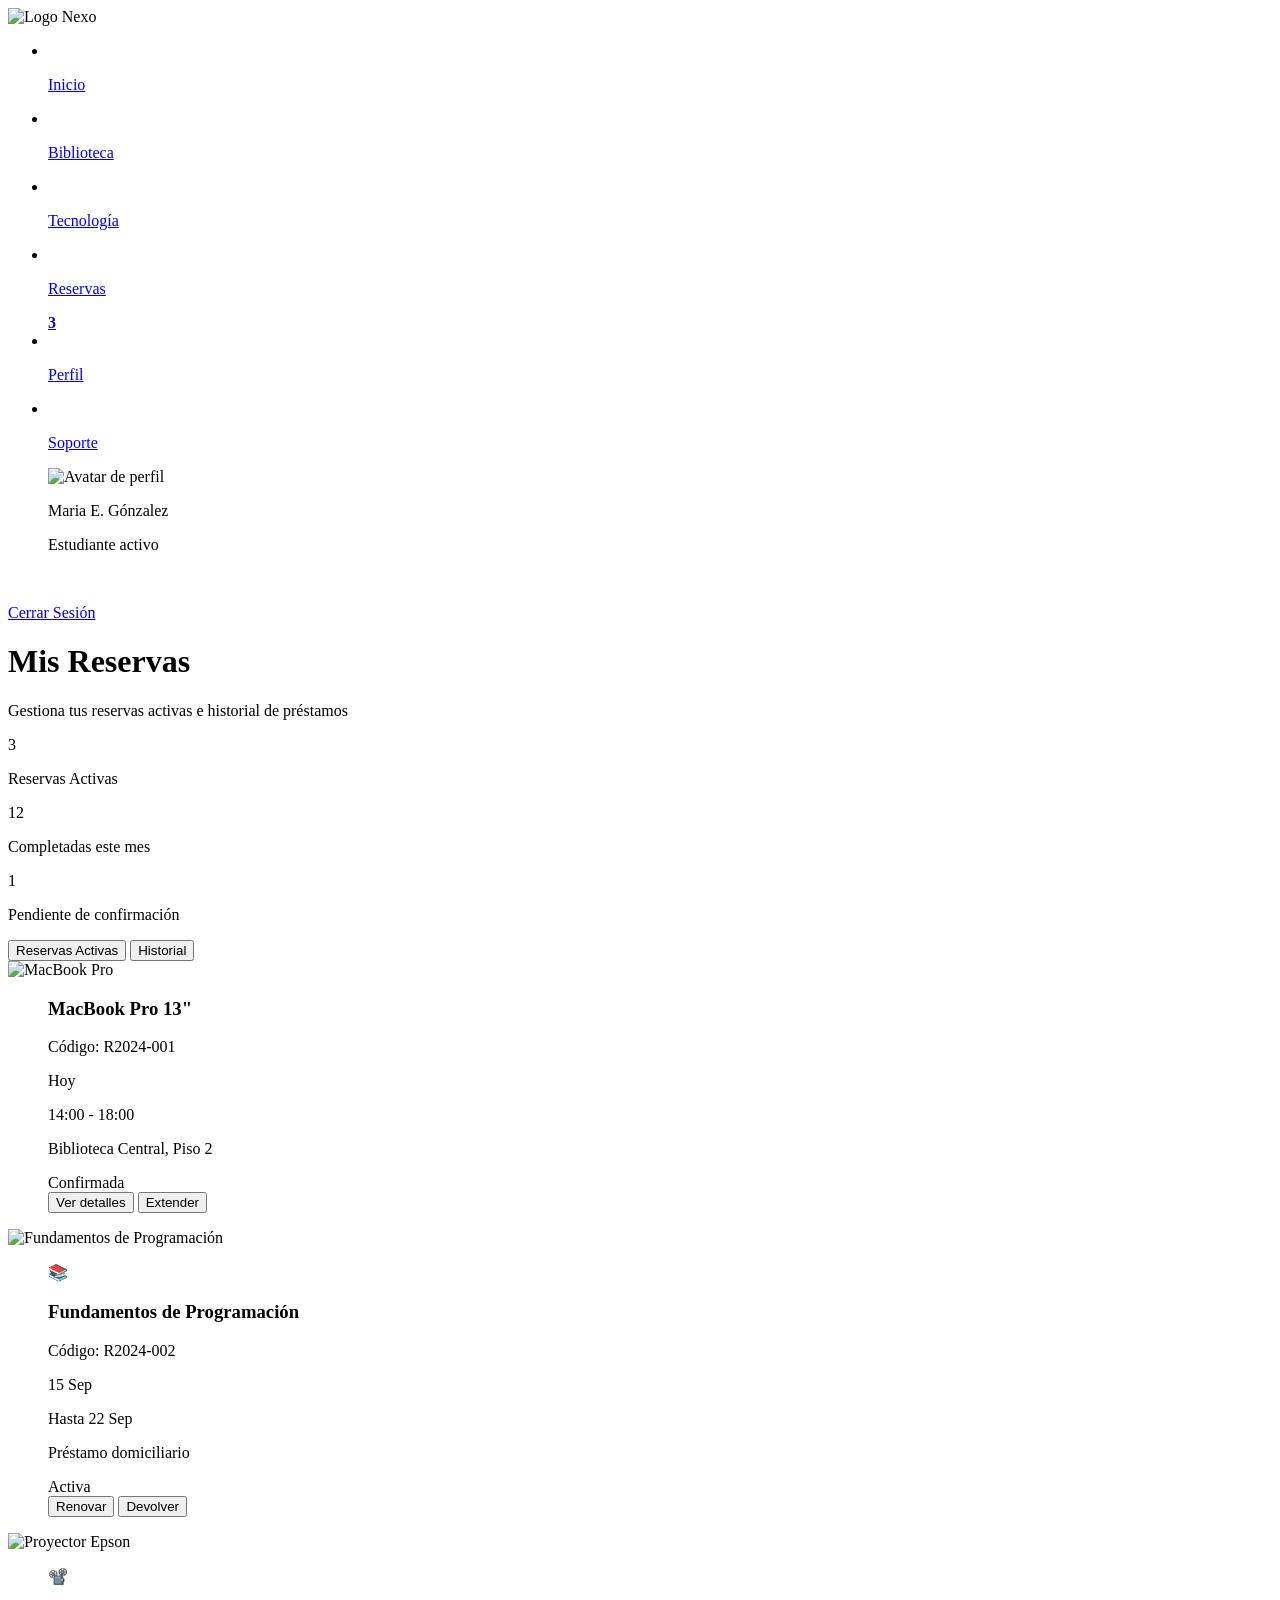
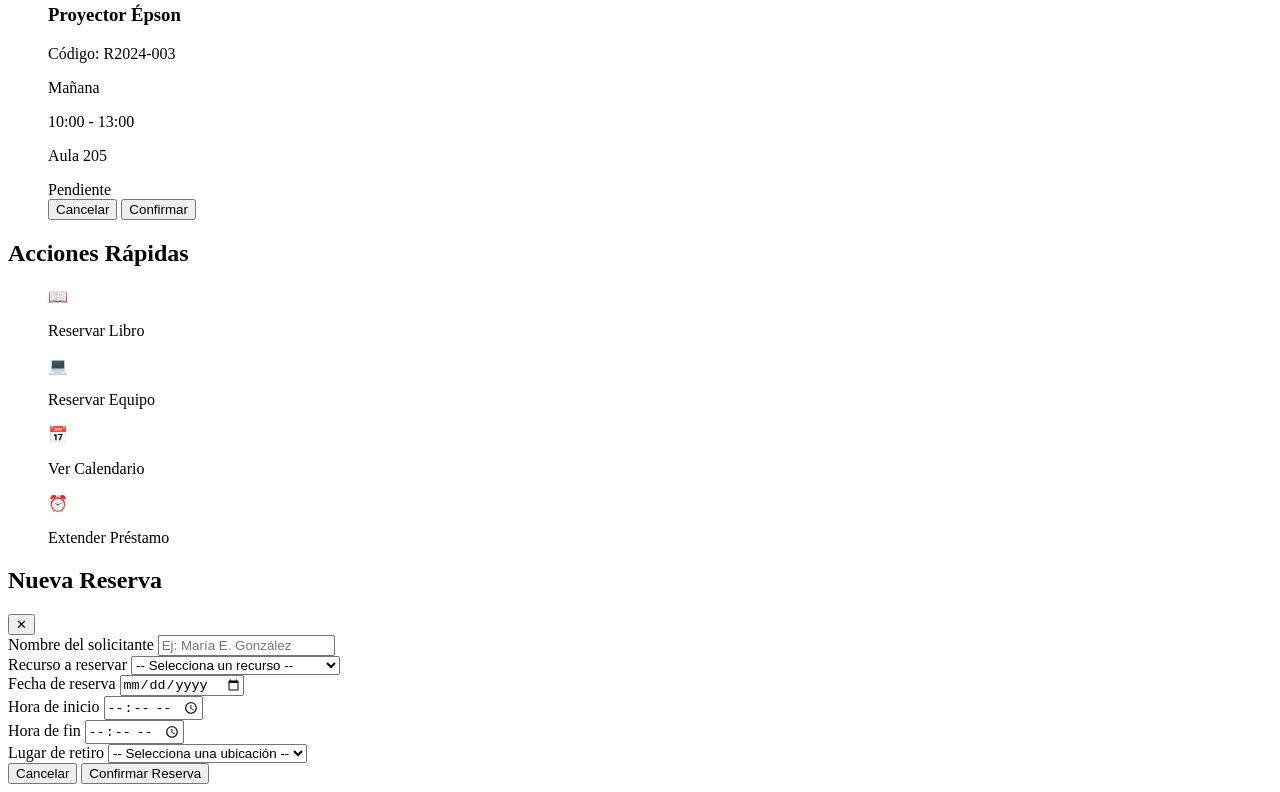
==== src/html/mis-reservas.html @ 1689c96b "Se agrega HTML en mis reservas" ====
<!DOCTYPE html>
<html lang="es">
<head>
    <meta charset="UTF-8">
    <meta name="viewport" content="width=device-width, initial-scale=1.0">
    <title>Mis Reservas - NexoU</title>
    <link rel="stylesheet" href="/src/css/mis-reservas.css">
    <link rel="preconnect" href="https://fonts.googleapis.com">
    <link rel="preconnect" href="https://fonts.gstatic.com" crossorigin>
    <link href="https://fonts.googleapis.com/css2?family=Montserrat:wght@400;500;600;700&family=Poppins:wght@400;500;600;700&display=swap" rel="stylesheet">
</head>
<body>

    <aside class="menu-lateral">
        <header class="menu-lateral-cabecera">
            <img src="/src/images/logo-nexou.png" alt="Logo Nexo" class="menu-lateral-logo">
        </header>

        <nav class="menu-lateral-navegacion">
            <ul class="menu-lateral-lista">
                <li class="menu-lateral-item">
                    <a href="./inicio.html" class="menu-lateral-enlace">
                        <img src="/src/images/icono-inicio.png" alt="" class="menu-lateral-icono">
                        <p>Inicio</p>
                    </a>
                </li>
                <li class="menu-lateral-item">
                    <a href="./recursos-biblioteca.html" class="menu-lateral-enlace">
                        <img src="/src/images/icono-libro-cerrado.png" alt="" class="menu-lateral-icono">
                        <p>Biblioteca</p>
                    </a>
                </li>
                <li class="menu-lateral-item">
                    <a href="./recursos-tecnologicos.html" class="menu-lateral-enlace">
                        <img src="/src/images/icono-laptop.png" alt="" class="menu-lateral-icono">
                        <p>Tecnología</p>
                    </a>
                </li>
                <li class="menu-lateral-item menu-lateral-item-activo">
                    <a href="./mis-reservas.html" class="menu-lateral-enlace menu-lateral-enlace-con-notificacion">
                        <img src="/src/images/icono-calendario.png" alt="" class="menu-lateral-icono-perfil">
                        <p>Reservas</p>
                        <strong class="menu-lateral-notificacion">3</strong>
                    </a>
                </li>
                <li class="menu-lateral-item">
                    <a href="./perfil.html" class="menu-lateral-enlace">
                        <img src="/src/images/icono-perfil.png" alt="" class="menu-lateral-icono">
                        <p>Perfil</p>
                    </a>
                </li>
                <li class="menu-lateral-item">
                    <a href="./soporte.html" class="menu-lateral-enlace">
                        <img src="/src/images/icono-soporte.png" alt="" class="menu-lateral-icono">
                        <p>Soporte</p>
                    </a>
                </li>
            </ul>
        </nav>

        <footer class="menu-lateral-pie">
            <figure class="menu-lateral-usuario-actual">
                <img src="/src/images/imagen-perfil.png" alt="Avatar de perfil" class="menu-lateral-usuario-avatar">
                <figcaption class="menu-lateral-usuario-info">
                    <p class="menu-lateral-usuario-nombre">Maria E. Gónzalez</p>
                    <p class="menu-lateral-usuario-rol">Estudiante activo</p>
                </figcaption>
            </figure>
            <a href="../../index.html" class="menu-lateral-cerrar-sesion">
                <img src="/src/images/icono-cerrar-sesion.png" alt="" class="menu-lateral-icono-cerrar-sesion">
                <p class="menu-lateral-cerrar-sesion-parrafo">Cerrar Sesión</p>
            </a>
        </footer>
    </aside>

    <main class="contenido-principal">

        <header class="contenido-cabecera">
            <h1 class="contenido-cabecera-titulo">Mis Reservas</h1>
            <p class="contenido-cabecera-subtitulo">Gestiona tus reservas activas e historial de préstamos</p>
        </header>

        <!-- Estadísticas -->
        <!-- Se agrego id="contador-activas" para que el JS pueda actualizar el numero -->
        <section class="reservas-estadisticas">
            <article class="estadistica-card">
                <p class="estadistica-numero" id="contador-activas">3</p>
                <p class="estadistica-label">Reservas Activas</p>
            </article>
            <article class="estadistica-card">
                <p class="estadistica-numero">12</p>
                <p class="estadistica-label">Completadas este mes</p>
            </article>
            <article class="estadistica-card">
                <p class="estadistica-numero">1</p>
                <p class="estadistica-label">Pendiente de confirmación</p>
            </article>
        </section>

        <nav class="reservas-tabs">
            <button class="tab-button activo">Reservas Activas</button>
            <button class="tab-button">Historial</button>
        </nav>

        <!-- Lista de reservas -->
        <!-- Se agrego id="lista-reservas" para que el JS pueda agregar tarjetas nuevas -->
        <section class="reservas-lista" id="lista-reservas">

            <article class="reserva-card">
                <img src="../images/computadora-portatil.png" alt="MacBook Pro" class="reserva-imagen">
                <figure class="reserva-contenido">
                    <div class="reserva-titulo-row">
                        <h3 class="reserva-titulo">MacBook Pro 13"</h3>
                    </div>
                    <p class="reserva-codigo">Código: R2024-001</p>
                    <div class="reserva-detalles">
                        <p class="reserva-detalle-item">Hoy</p>
                        <p class="reserva-detalle-item">14:00 - 18:00</p>
                        <p class="reserva-detalle-item">Biblioteca Central, Piso 2</p>
                    </div>
                </figure>
                <figure class="reserva-acciones">
                    <span class="reserva-estado confirmada">Confirmada</span>
                    <div class="reserva-botones">
                        <button class="btn-reserva btn-secundario">Ver detalles</button>
                        <button class="btn-reserva btn-primario">Extender</button>
                    </div>
                </figure>
            </article>

            <article class="reserva-card">
                <img src="../images/libro-abierto.png" alt="Fundamentos de Programación" class="reserva-imagen">
                <figure class="reserva-contenido">
                    <div class="reserva-titulo-row">
                        <span class="reserva-icono-tipo">📚</span>
                        <h3 class="reserva-titulo">Fundamentos de Programación</h3>
                    </div>
                    <p class="reserva-codigo">Código: R2024-002</p>
                    <div class="reserva-detalles">
                        <p class="reserva-detalle-item">15 Sep</p>
                        <p class="reserva-detalle-item">Hasta 22 Sep</p>
                        <p class="reserva-detalle-item">Préstamo domiciliario</p>
                    </div>
                </figure>
                <figure class="reserva-acciones">
                    <span class="reserva-estado activa">Activa</span>
                    <div class="reserva-botones">
                        <button class="btn-reserva btn-secundario">Renovar</button>
                        <button class="btn-reserva btn-primario">Devolver</button>
                    </div>
                </figure>
            </article>

            <article class="reserva-card">
                <img src="../images/proyector-epson.png" alt="Proyector Epson" class="reserva-imagen">
                <figure class="reserva-contenido">
                    <div class="reserva-titulo-row">
                        <span class="reserva-icono-tipo">📽️</span>
                        <h3 class="reserva-titulo">Proyector Épson</h3>
                    </div>
                    <p class="reserva-codigo">Código: R2024-003</p>
                    <div class="reserva-detalles">
                        <p class="reserva-detalle-item">Mañana</p>
                        <p class="reserva-detalle-item">10:00 - 13:00</p>
                        <p class="reserva-detalle-item">Aula 205</p>
                    </div>
                </figure>
                <figure class="reserva-acciones">
                    <span class="reserva-estado pendiente">Pendiente</span>
                    <div class="reserva-botones">
                        <button class="btn-reserva btn-cancelar" onclick="cancelarReserva(this)">Cancelar</button>
                        <button class="btn-reserva btn-confirmar" onclick="confirmarEstado(this)">Confirmar</button>
                    </div>
                </figure>
            </article>

        </section>

        <!-- Acciones Rapidas -->
        <!-- Se agregaron ids a los botones de reservar para conectarlos con el JS -->
        <section class="acciones-rapidas">
            <h2 class="acciones-rapidas-titulo">Acciones Rápidas</h2>
            <article class="acciones-grid">

                <figure class="accion-card" id="btn-abrir-libro">
                    <div class="accion-icono">📖</div>
                    <p class="accion-texto">Reservar Libro</p>
                </figure>

                <figure class="accion-card" id="btn-abrir-equipo">
                    <div class="accion-icono">💻</div>
                    <p class="accion-texto">Reservar Equipo</p>
                </figure>

                <figure class="accion-card">
                    <div class="accion-icono">📅</div>
                    <p class="accion-texto">Ver Calendario</p>
                </figure>

                <figure class="accion-card">
                    <div class="accion-icono">⏰</div>
                    <p class="accion-texto">Extender Préstamo</p>
                </figure>

            </article>
        </section>

    </main>


    <!-- Modal de nueva reserva -->
    <!-- Este bloque es nuevo, el JS lo controla con la clase .activo -->
    <div class="modal-overlay" id="modal-nueva-reserva">
        <div class="modal-contenedor">

            <header class="modal-cabecera">
                <h2 class="modal-titulo" id="modal-titulo">Nueva Reserva</h2>
                <button class="modal-btn-cerrar" id="btn-cerrar-modal">✕</button>
            </header>

            <div class="modal-cuerpo">

                <div class="campo-grupo">
                    <label class="campo-label" for="input-nombre">Nombre del solicitante</label>
                    <input type="text" id="input-nombre" class="campo-input" placeholder="Ej: María E. González">
                </div>

                <div class="campo-grupo">
                    <label class="campo-label" for="select-recurso">Recurso a reservar</label>
                    <select id="select-recurso" class="campo-input campo-select">
                        <option value="">-- Selecciona un recurso --</option>
                        <option value='MacBook Pro 13"' data-tipo="equipo"> MacBook Pro 13"</option>
                        <option value="iPad Pro 12.9" data-tipo="equipo"> iPad Pro 12.9"</option>
                        <option value='Monitor Dell 24"' data-tipo="equipo"> Monitor Dell 24"</option>
                        <option value="Proyector Epson" data-tipo="equipo">Proyector Epson</option>
                        <option value="Audífonos Sony" data-tipo="equipo">Audífonos Sony WH-1000XM5</option>
                        <option value="Cámara Canon EOS" data-tipo="equipo"> Cámara Canon EOS</option>
                        <option value="Fundamentos de Programación" data-tipo="libro"> Fundamentos de Programación</option>
                        <option value="Cálculo Diferencial" data-tipo="libro"> Cálculo Diferencial</option>
                        <option value="Historia del Arte" data-tipo="libro"> Historia del Arte</option>
                        <option value="Inglés Técnico B2" data-tipo="libro"> Inglés Técnico B2</option>
                    </select>
                </div>

                <div class="campo-grupo">
                    <label class="campo-label" for="input-fecha">Fecha de reserva</label>
                    <input type="date" id="input-fecha" class="campo-input">
                </div>

                <div class="campo-fila-doble">
                    <div class="campo-grupo">
                        <label class="campo-label" for="input-hora-inicio">Hora de inicio</label>
                        <input type="time" id="input-hora-inicio" class="campo-input">
                    </div>
                    <div class="campo-grupo">
                        <label class="campo-label" for="input-hora-fin">Hora de fin</label>
                        <input type="time" id="input-hora-fin" class="campo-input">
                    </div>
                </div>

                <div class="campo-grupo">
                    <label class="campo-label" for="select-ubicacion">Lugar de retiro</label>
                    <select id="select-ubicacion" class="campo-input campo-select">
                        <option value="">-- Selecciona una ubicación --</option>
                        <option value="Biblioteca Central, Piso 1">Biblioteca Central, Piso 1</option>
                        <option value="Biblioteca Central, Piso 2">Biblioteca Central, Piso 2</option>
                        <option value="Laboratorio de Cómputo A">Laboratorio de Cómputo A</option>
                        <option value="Laboratorio de Cómputo B">Laboratorio de Cómputo B</option>
                        <option value="Aula 205">Aula 205</option>
                        <option value="Préstamo domiciliario">Préstamo domiciliario</option>
                    </select>
                </div>

                <!-- Aqui el JS muestra los mensajes de error o exito -->
                <div id="area-validacion"></div>

            </div>

            <footer class="modal-pie">
                <button class="modal-btn-cancelar" onclick="cerrarModal()">Cancelar</button>
                <button class="modal-btn-confirmar" id="btn-confirmar-reserva">Confirmar Reserva</button>
            </footer>

        </div>
    </div>


    <!-- JS al final del body para que el HTML ya exista cuando se cargue -->
    <script src="/src/js/reservas.js"></script>

</body>
</html>
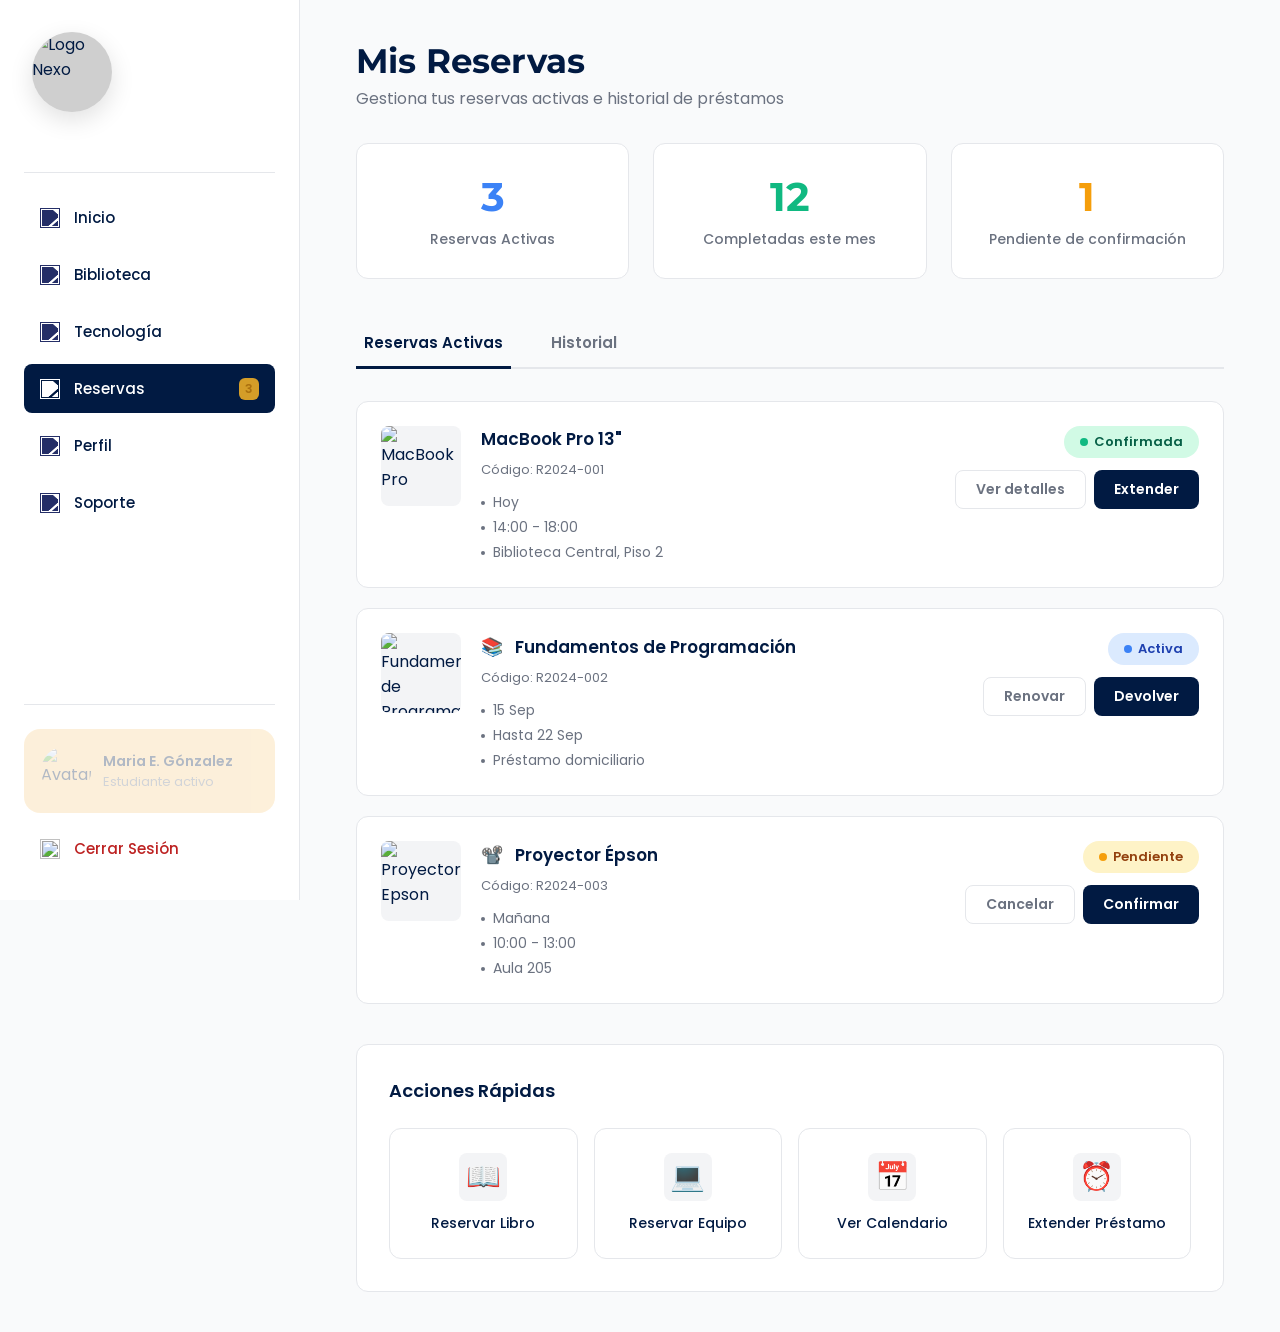
==== commit cb9f5b9d: "cambio rutas aboslulas mis reservas" ====
--- a/src/html/mis-reservas.html
+++ b/src/html/mis-reservas.html
@@ -1,292 +1,262 @@
 <!DOCTYPE html>
 <html lang="es">
-<head>
-    <meta charset="UTF-8">
-    <meta name="viewport" content="width=device-width, initial-scale=1.0">
+  <head>
+    <meta charset="UTF-8" />
+    <meta name="viewport" content="width=device-width, initial-scale=1.0" />
     <title>Mis Reservas - NexoU</title>
-    <link rel="stylesheet" href="/src/css/mis-reservas.css">
-    <link rel="preconnect" href="https://fonts.googleapis.com">
-    <link rel="preconnect" href="https://fonts.gstatic.com" crossorigin>
-    <link href="https://fonts.googleapis.com/css2?family=Montserrat:wght@400;500;600;700&family=Poppins:wght@400;500;600;700&display=swap" rel="stylesheet">
-</head>
-<body>
-
+
+    <link rel="stylesheet" href="../css/mis-reservas.css" />
+
+    <link rel="preconnect" href="https://fonts.googleapis.com" />
+    <link rel="preconnect" href="https://fonts.gstatic.com" crossorigin />
+    <link
+      href="https://fonts.googleapis.com/css2?family=Montserrat:wght@400;500;600;700&family=Poppins:wght@400;500;600;700&display=swap"
+      rel="stylesheet"
+    />
+  </head>
+  <body>
     <aside class="menu-lateral">
-        <header class="menu-lateral-cabecera">
-            <img src="/src/images/logo-nexou.png" alt="Logo Nexo" class="menu-lateral-logo">
-        </header>
-
-        <nav class="menu-lateral-navegacion">
-            <ul class="menu-lateral-lista">
-                <li class="menu-lateral-item">
-                    <a href="./inicio.html" class="menu-lateral-enlace">
-                        <img src="/src/images/icono-inicio.png" alt="" class="menu-lateral-icono">
-                        <p>Inicio</p>
-                    </a>
-                </li>
-                <li class="menu-lateral-item">
-                    <a href="./recursos-biblioteca.html" class="menu-lateral-enlace">
-                        <img src="/src/images/icono-libro-cerrado.png" alt="" class="menu-lateral-icono">
-                        <p>Biblioteca</p>
-                    </a>
-                </li>
-                <li class="menu-lateral-item">
-                    <a href="./recursos-tecnologicos.html" class="menu-lateral-enlace">
-                        <img src="/src/images/icono-laptop.png" alt="" class="menu-lateral-icono">
-                        <p>Tecnología</p>
-                    </a>
-                </li>
-                <li class="menu-lateral-item menu-lateral-item-activo">
-                    <a href="./mis-reservas.html" class="menu-lateral-enlace menu-lateral-enlace-con-notificacion">
-                        <img src="/src/images/icono-calendario.png" alt="" class="menu-lateral-icono-perfil">
-                        <p>Reservas</p>
-                        <strong class="menu-lateral-notificacion">3</strong>
-                    </a>
-                </li>
-                <li class="menu-lateral-item">
-                    <a href="./perfil.html" class="menu-lateral-enlace">
-                        <img src="/src/images/icono-perfil.png" alt="" class="menu-lateral-icono">
-                        <p>Perfil</p>
-                    </a>
-                </li>
-                <li class="menu-lateral-item">
-                    <a href="./soporte.html" class="menu-lateral-enlace">
-                        <img src="/src/images/icono-soporte.png" alt="" class="menu-lateral-icono">
-                        <p>Soporte</p>
-                    </a>
-                </li>
-            </ul>
-        </nav>
-
-        <footer class="menu-lateral-pie">
-            <figure class="menu-lateral-usuario-actual">
-                <img src="/src/images/imagen-perfil.png" alt="Avatar de perfil" class="menu-lateral-usuario-avatar">
-                <figcaption class="menu-lateral-usuario-info">
-                    <p class="menu-lateral-usuario-nombre">Maria E. Gónzalez</p>
-                    <p class="menu-lateral-usuario-rol">Estudiante activo</p>
-                </figcaption>
-            </figure>
-            <a href="../../index.html" class="menu-lateral-cerrar-sesion">
-                <img src="/src/images/icono-cerrar-sesion.png" alt="" class="menu-lateral-icono-cerrar-sesion">
-                <p class="menu-lateral-cerrar-sesion-parrafo">Cerrar Sesión</p>
-            </a>
-        </footer>
+      <header class="menu-lateral-cabecera">
+        <img
+          src="../images/logo-nexou.png"
+          alt="Logo Nexo"
+          class="menu-lateral-logo"
+        />
+      </header>
+
+      <nav class="menu-lateral-navegacion">
+        <ul class="menu-lateral-lista">
+          <li class="menu-lateral-item">
+            <a href="./inicio.html" class="menu-lateral-enlace">
+              <img
+                src="../images/icono-inicio.png"
+                alt=""
+                class="menu-lateral-icono"
+              />
+              <p>Inicio</p>
+            </a>
+          </li>
+          <li class="menu-lateral-item">
+            <a href="./recursos-biblioteca.html" class="menu-lateral-enlace">
+              <img
+                src="../images/icono-libro-cerrado.png"
+                alt=""
+                class="menu-lateral-icono"
+              />
+              <p>Biblioteca</p>
+            </a>
+          </li>
+          <li class="menu-lateral-item">
+            <a href="./recursos-tecnologicos.html" class="menu-lateral-enlace">
+              <img
+                src="../images/icono-laptop.png"
+                alt=""
+                class="menu-lateral-icono"
+              />
+              <p>Tecnología</p>
+            </a>
+          </li>
+          <li class="menu-lateral-item menu-lateral-item-activo">
+            <a
+              href="./mis-reservas.html"
+              class="menu-lateral-enlace menu-lateral-enlace-con-notificacion"
+            >
+              <img
+                src="../images/icono-calendario.png"
+                alt=""
+                class="menu-lateral-icono-perfil"
+              />
+              <p>Reservas</p>
+              <strong class="menu-lateral-notificacion">3</strong>
+            </a>
+          </li>
+          <li class="menu-lateral-item">
+            <a href="./perfil.html" class="menu-lateral-enlace">
+              <img
+                src="../images/icono-perfil.png"
+                alt=""
+                class="menu-lateral-icono"
+              />
+              <p>Perfil</p>
+            </a>
+          </li>
+          <li class="menu-lateral-item">
+            <a href="./soporte.html" class="menu-lateral-enlace">
+              <img
+                src="../images/icono-soporte.png"
+                alt=""
+                class="menu-lateral-icono"
+              />
+              <p>Soporte</p>
+            </a>
+          </li>
+        </ul>
+      </nav>
+
+      <footer class="menu-lateral-pie">
+        <figure class="menu-lateral-usuario-actual">
+          <img
+            src="../images/imagen-perfil.png"
+            alt="Avatar de perfil"
+            class="menu-lateral-usuario-avatar"
+          />
+          <figcaption class="menu-lateral-usuario-info">
+            <p class="menu-lateral-usuario-nombre">Maria E. Gónzalez</p>
+            <p class="menu-lateral-usuario-rol">Estudiante activo</p>
+          </figcaption>
+        </figure>
+
+        <a href="../../index.html" class="menu-lateral-cerrar-sesion">
+          <img
+            src="../images/icono-cerrar-sesion.png"
+            alt=""
+            class="menu-lateral-icono-cerrar-sesion"
+          />
+          <p class="menu-lateral-cerrar-sesion-parrafo">Cerrar Sesión</p>
+        </a>
+      </footer>
     </aside>
-
+    <!-- Contenido Principal -->
     <main class="contenido-principal">
-
-        <header class="contenido-cabecera">
-            <h1 class="contenido-cabecera-titulo">Mis Reservas</h1>
-            <p class="contenido-cabecera-subtitulo">Gestiona tus reservas activas e historial de préstamos</p>
-        </header>
-
-        <!-- Estadísticas -->
-        <!-- Se agrego id="contador-activas" para que el JS pueda actualizar el numero -->
-        <section class="reservas-estadisticas">
-            <article class="estadistica-card">
-                <p class="estadistica-numero" id="contador-activas">3</p>
-                <p class="estadistica-label">Reservas Activas</p>
-            </article>
-            <article class="estadistica-card">
-                <p class="estadistica-numero">12</p>
-                <p class="estadistica-label">Completadas este mes</p>
-            </article>
-            <article class="estadistica-card">
-                <p class="estadistica-numero">1</p>
-                <p class="estadistica-label">Pendiente de confirmación</p>
-            </article>
-        </section>
-
-        <nav class="reservas-tabs">
-            <button class="tab-button activo">Reservas Activas</button>
-            <button class="tab-button">Historial</button>
-        </nav>
-
-        <!-- Lista de reservas -->
-        <!-- Se agrego id="lista-reservas" para que el JS pueda agregar tarjetas nuevas -->
-        <section class="reservas-lista" id="lista-reservas">
-
-            <article class="reserva-card">
-                <img src="../images/computadora-portatil.png" alt="MacBook Pro" class="reserva-imagen">
-                <figure class="reserva-contenido">
-                    <div class="reserva-titulo-row">
-                        <h3 class="reserva-titulo">MacBook Pro 13"</h3>
-                    </div>
-                    <p class="reserva-codigo">Código: R2024-001</p>
-                    <div class="reserva-detalles">
-                        <p class="reserva-detalle-item">Hoy</p>
-                        <p class="reserva-detalle-item">14:00 - 18:00</p>
-                        <p class="reserva-detalle-item">Biblioteca Central, Piso 2</p>
-                    </div>
-                </figure>
-                <figure class="reserva-acciones">
-                    <span class="reserva-estado confirmada">Confirmada</span>
-                    <div class="reserva-botones">
-                        <button class="btn-reserva btn-secundario">Ver detalles</button>
-                        <button class="btn-reserva btn-primario">Extender</button>
-                    </div>
-                </figure>
-            </article>
-
-            <article class="reserva-card">
-                <img src="../images/libro-abierto.png" alt="Fundamentos de Programación" class="reserva-imagen">
-                <figure class="reserva-contenido">
-                    <div class="reserva-titulo-row">
-                        <span class="reserva-icono-tipo">📚</span>
-                        <h3 class="reserva-titulo">Fundamentos de Programación</h3>
-                    </div>
-                    <p class="reserva-codigo">Código: R2024-002</p>
-                    <div class="reserva-detalles">
-                        <p class="reserva-detalle-item">15 Sep</p>
-                        <p class="reserva-detalle-item">Hasta 22 Sep</p>
-                        <p class="reserva-detalle-item">Préstamo domiciliario</p>
-                    </div>
-                </figure>
-                <figure class="reserva-acciones">
-                    <span class="reserva-estado activa">Activa</span>
-                    <div class="reserva-botones">
-                        <button class="btn-reserva btn-secundario">Renovar</button>
-                        <button class="btn-reserva btn-primario">Devolver</button>
-                    </div>
-                </figure>
-            </article>
-
-            <article class="reserva-card">
-                <img src="../images/proyector-epson.png" alt="Proyector Epson" class="reserva-imagen">
-                <figure class="reserva-contenido">
-                    <div class="reserva-titulo-row">
-                        <span class="reserva-icono-tipo">📽️</span>
-                        <h3 class="reserva-titulo">Proyector Épson</h3>
-                    </div>
-                    <p class="reserva-codigo">Código: R2024-003</p>
-                    <div class="reserva-detalles">
-                        <p class="reserva-detalle-item">Mañana</p>
-                        <p class="reserva-detalle-item">10:00 - 13:00</p>
-                        <p class="reserva-detalle-item">Aula 205</p>
-                    </div>
-                </figure>
-                <figure class="reserva-acciones">
-                    <span class="reserva-estado pendiente">Pendiente</span>
-                    <div class="reserva-botones">
-                        <button class="btn-reserva btn-cancelar" onclick="cancelarReserva(this)">Cancelar</button>
-                        <button class="btn-reserva btn-confirmar" onclick="confirmarEstado(this)">Confirmar</button>
-                    </div>
-                </figure>
-            </article>
-
-        </section>
-
-        <!-- Acciones Rapidas -->
-        <!-- Se agregaron ids a los botones de reservar para conectarlos con el JS -->
-        <section class="acciones-rapidas">
-            <h2 class="acciones-rapidas-titulo">Acciones Rápidas</h2>
-            <article class="acciones-grid">
-
-                <figure class="accion-card" id="btn-abrir-libro">
-                    <div class="accion-icono">📖</div>
-                    <p class="accion-texto">Reservar Libro</p>
-                </figure>
-
-                <figure class="accion-card" id="btn-abrir-equipo">
-                    <div class="accion-icono">💻</div>
-                    <p class="accion-texto">Reservar Equipo</p>
-                </figure>
-
-                <figure class="accion-card">
-                    <div class="accion-icono">📅</div>
-                    <p class="accion-texto">Ver Calendario</p>
-                </figure>
-
-                <figure class="accion-card">
-                    <div class="accion-icono">⏰</div>
-                    <p class="accion-texto">Extender Préstamo</p>
-                </figure>
-
-            </article>
-        </section>
-
+      <!-- Cabecera -->
+      <header class="contenido-cabecera">
+        <h1 class="contenido-cabecera-titulo">Mis Reservas</h1>
+        <p class="contenido-cabecera-subtitulo">
+          Gestiona tus reservas activas e historial de préstamos
+        </p>
+      </header>
+
+      <!-- Estadísticas -->
+      <section class="reservas-estadisticas">
+        <article class="estadistica-card">
+          <p class="estadistica-numero">3</p>
+          <p class="estadistica-label">Reservas Activas</p>
+        </article>
+        <article class="estadistica-card">
+          <p class="estadistica-numero">12</p>
+          <p class="estadistica-label">Completadas este mes</p>
+        </article>
+        <article class="estadistica-card">
+          <p class="estadistica-numero">1</p>
+          <p class="estadistica-label">Pendiente de confirmación</p>
+        </article>
+      </section>
+
+      <!-- Tabs -->
+      <nav class="reservas-tabs">
+        <button class="tab-button activo">Reservas Activas</button>
+        <button class="tab-button">Historial</button>
+      </nav>
+
+      <!-- Lista de Reservas -->
+      <section class="reservas-lista">
+        <!-- Reserva 1 -->
+        <article class="reserva-card">
+          <img
+            src="../images/computadora-portatil.png"
+            alt="MacBook Pro"
+            class="reserva-imagen"
+          />
+          
+          <figure class="reserva-contenido">
+            <div class="reserva-titulo-row">
+              <h3 class="reserva-titulo">MacBook Pro 13"</h3>
+            </div>
+            <p class="reserva-codigo">Código: R2024-001</p>
+            <div class="reserva-detalles">
+              <p class="reserva-detalle-item">Hoy</p>
+              <p class="reserva-detalle-item">14:00 - 18:00</p>
+              <p class="reserva-detalle-item">Biblioteca Central, Piso 2</p>
+            </div>
+          </figure>
+          <figure class="reserva-acciones">
+            <span class="reserva-estado confirmada">Confirmada</span>
+            <div class="reserva-botones">
+              <button class="btn-reserva btn-secundario">Ver detalles</button>
+              <button class="btn-reserva btn-primario">Extender</button>
+            </div>
+          </figure>
+        </article>
+
+        <!-- Reserva 2 -->
+        <article class="reserva-card">
+          <img
+            src="../images/libro-abierto.png"
+            alt="Fundamentos de Programación"
+            class="reserva-imagen"
+          />
+          <figure class="reserva-contenido">
+            <div class="reserva-titulo-row">
+              <span class="reserva-icono-tipo">📚</span>
+              <h3 class="reserva-titulo">Fundamentos de Programación</h3>
+            </div>
+            <p class="reserva-codigo">Código: R2024-002</p>
+            <div class="reserva-detalles">
+              <p class="reserva-detalle-item">15 Sep</p>
+              <p class="reserva-detalle-item">Hasta 22 Sep</p>
+              <p class="reserva-detalle-item">Préstamo domiciliario</p>
+            </div>
+          </figure>
+          <figure class="reserva-acciones">
+            <span class="reserva-estado activa">Activa</span>
+            <div class="reserva-botones">
+              <button class="btn-reserva btn-secundario">Renovar</button>
+              <button class="btn-reserva btn-primario">Devolver</button>
+            </div>
+          </figure>
+        </article>
+
+        <!-- Reserva 3 -->
+        <article class="reserva-card">
+          <img
+            src="../images/proyector-epson.png"
+            alt="Proyector Epson"
+            class="reserva-imagen"
+          />
+          <figure class="reserva-contenido">
+            <div class="reserva-titulo-row">
+              <span class="reserva-icono-tipo">📽️</span>
+              <h3 class="reserva-titulo">Proyector Épson</h3>
+            </div>
+            <p class="reserva-codigo">Código: R2024-003</p>
+            <div class="reserva-detalles">
+              <p class="reserva-detalle-item">Mañana</p>
+              <p class="reserva-detalle-item">10:00 - 13:00</p>
+              <p class="reserva-detalle-item">Aula 205</p>
+            </div>
+          </figure>
+          <figure class="reserva-acciones">
+            <span class="reserva-estado pendiente">Pendiente</span>
+            <div class="reserva-botones">
+              <button class="btn-reserva btn-cancelar">Cancelar</button>
+              <button class="btn-reserva btn-confirmar">Confirmar</button>
+            </div>
+          </figure>
+        </article>
+      </section>
+
+      <!-- Acciones Rápidas -->
+      <section class="acciones-rapidas">
+        <h2 class="acciones-rapidas-titulo">Acciones Rápidas</h2>
+        <article class="acciones-grid">
+          <figure class="accion-card">
+            <div class="accion-icono">📖</div>
+            <p class="accion-texto">Reservar Libro</p>
+          </figure>
+          <figure class="accion-card">
+            <div class="accion-icono">💻</div>
+            <p class="accion-texto">Reservar Equipo</p>
+          </figure>
+          <figure class="accion-card">
+            <div class="accion-icono">📅</div>
+            <p class="accion-texto">Ver Calendario</p>
+          </figure>
+          <figure class="accion-card">
+            <div class="accion-icono">⏰</div>
+            <p class="accion-texto">Extender Préstamo</p>
+          </figure>
+        </article>
+      </section>
     </main>
-
-
-    <!-- Modal de nueva reserva -->
-    <!-- Este bloque es nuevo, el JS lo controla con la clase .activo -->
-    <div class="modal-overlay" id="modal-nueva-reserva">
-        <div class="modal-contenedor">
-
-            <header class="modal-cabecera">
-                <h2 class="modal-titulo" id="modal-titulo">Nueva Reserva</h2>
-                <button class="modal-btn-cerrar" id="btn-cerrar-modal">✕</button>
-            </header>
-
-            <div class="modal-cuerpo">
-
-                <div class="campo-grupo">
-                    <label class="campo-label" for="input-nombre">Nombre del solicitante</label>
-                    <input type="text" id="input-nombre" class="campo-input" placeholder="Ej: María E. González">
-                </div>
-
-                <div class="campo-grupo">
-                    <label class="campo-label" for="select-recurso">Recurso a reservar</label>
-                    <select id="select-recurso" class="campo-input campo-select">
-                        <option value="">-- Selecciona un recurso --</option>
-                        <option value='MacBook Pro 13"' data-tipo="equipo"> MacBook Pro 13"</option>
-                        <option value="iPad Pro 12.9" data-tipo="equipo"> iPad Pro 12.9"</option>
-                        <option value='Monitor Dell 24"' data-tipo="equipo"> Monitor Dell 24"</option>
-                        <option value="Proyector Epson" data-tipo="equipo">Proyector Epson</option>
-                        <option value="Audífonos Sony" data-tipo="equipo">Audífonos Sony WH-1000XM5</option>
-                        <option value="Cámara Canon EOS" data-tipo="equipo"> Cámara Canon EOS</option>
-                        <option value="Fundamentos de Programación" data-tipo="libro"> Fundamentos de Programación</option>
-                        <option value="Cálculo Diferencial" data-tipo="libro"> Cálculo Diferencial</option>
-                        <option value="Historia del Arte" data-tipo="libro"> Historia del Arte</option>
-                        <option value="Inglés Técnico B2" data-tipo="libro"> Inglés Técnico B2</option>
-                    </select>
-                </div>
-
-                <div class="campo-grupo">
-                    <label class="campo-label" for="input-fecha">Fecha de reserva</label>
-                    <input type="date" id="input-fecha" class="campo-input">
-                </div>
-
-                <div class="campo-fila-doble">
-                    <div class="campo-grupo">
-                        <label class="campo-label" for="input-hora-inicio">Hora de inicio</label>
-                        <input type="time" id="input-hora-inicio" class="campo-input">
-                    </div>
-                    <div class="campo-grupo">
-                        <label class="campo-label" for="input-hora-fin">Hora de fin</label>
-                        <input type="time" id="input-hora-fin" class="campo-input">
-                    </div>
-                </div>
-
-                <div class="campo-grupo">
-                    <label class="campo-label" for="select-ubicacion">Lugar de retiro</label>
-                    <select id="select-ubicacion" class="campo-input campo-select">
-                        <option value="">-- Selecciona una ubicación --</option>
-                        <option value="Biblioteca Central, Piso 1">Biblioteca Central, Piso 1</option>
-                        <option value="Biblioteca Central, Piso 2">Biblioteca Central, Piso 2</option>
-                        <option value="Laboratorio de Cómputo A">Laboratorio de Cómputo A</option>
-                        <option value="Laboratorio de Cómputo B">Laboratorio de Cómputo B</option>
-                        <option value="Aula 205">Aula 205</option>
-                        <option value="Préstamo domiciliario">Préstamo domiciliario</option>
-                    </select>
-                </div>
-
-                <!-- Aqui el JS muestra los mensajes de error o exito -->
-                <div id="area-validacion"></div>
-
-            </div>
-
-            <footer class="modal-pie">
-                <button class="modal-btn-cancelar" onclick="cerrarModal()">Cancelar</button>
-                <button class="modal-btn-confirmar" id="btn-confirmar-reserva">Confirmar Reserva</button>
-            </footer>
-
-        </div>
-    </div>
-
-
-    <!-- JS al final del body para que el HTML ya exista cuando se cargue -->
-    <script src="/src/js/reservas.js"></script>
-
-</body>
-</html>+  </body>
+</html>
--- a/src/css/mis-reservas.css
+++ b/src/css/mis-reservas.css
@@ -0,0 +1,934 @@
+/* --- Importación de Google Fonts --- */
+@import url('https://fonts.googleapis.com/css2?family=Montserrat:wght@400;500;600;700&family=Poppins:wght@400;500;600;700&display=swap');
+
+/* --- Reseteo Básico y Estilos Globales --- */
+* {
+    margin: 0;
+    padding: 0;
+    box-sizing: border-box;
+}
+
+html,
+body {
+    height: 100%;
+    font-family: 'Poppins', 'Montserrat', 'Avenir Next Arabic', 'Mukti', sans-serif;
+    background-color: #F9FAFB;
+    /* --color-fondo-app */
+    color: #011A42;
+    /* --color-texto-principal */
+}
+
+ul {
+    list-style: none;
+}
+
+a {
+    text-decoration: none;
+    color: inherit;
+}
+
+button {
+    border: none;
+    background-color: transparent;
+    cursor: pointer;
+    font-family: inherit;
+}
+
+img {
+    max-width: 100%;
+    display: block;
+}
+
+/* ==============================================
+ESTILOS DEL MENÚ LATERAL (ASIDE)
+==============================================
+*/
+
+/* --- Contenedor Principal del Menú --- */
+.menu-lateral {
+    position: fixed;
+    top: 0px;
+    left: 0;
+    width: 300px;
+    height: 100%;
+    background-color: #FFFFFF;
+    /* --blanco */
+    border-right: 1px solid #E5E7EB;
+    /* --color-borde */
+
+    display: flex;
+    flex-direction: column;
+    padding: 32px 24px;
+}
+
+/* --- Cabecera (Logo) --- */
+.menu-lateral-cabecera {
+    margin-bottom: 40;
+    padding-left: 8px;
+}
+
+.menu-lateral-logo {
+    width: 80px;
+    height: 80px;
+    background-color: #CFCFCF;
+    /* --gris-metalico-claro */
+    padding: 0;
+    border-radius: 50%;
+    box-shadow: 0 8px 24px rgba(0, 0, 0, 0.12);
+}
+
+/* --- Navegación (Enlaces) --- */
+.menu-lateral-navegacion {
+    flex-grow: 1;
+}
+
+.menu-lateral-lista {
+    border-top: 1px solid #E5E7EB;
+    margin-top: 60px;
+    padding-top: 20px;
+    display: flex;
+    flex-direction: column;
+    gap: 8px;
+
+}
+
+.menu-lateral-enlace {
+    display: flex;
+    align-items: center;
+    gap: 14px;
+    /* Espacio entre el icono y el texto */
+    padding: 13px 16px;
+    border-radius: 8px;
+    font-weight: 500;
+    color: #011A42;
+    /* --color-texto-secundario */
+    font-size: 15px;
+    transition: background-color 0.2s, color 0.2s;
+}
+
+/*
+ * ==== ¡NUEVA REGLA! ====
+ * Placeholder para los iconos del menú
+ */
+.menu-lateral-icono {
+    width: 20px;
+    height: 20px;
+    filter: brightness(0) saturate(100%) invert(15%) sepia(100%) saturate(600%) hue-rotate(200deg);
+    /* Color temporal para ver el espacio */
+
+
+}
+
+.menu-lateral-icono-tecnologia {
+    width: 20px;
+    height: 20px;
+    filter: brightness(0) invert(1);
+    /* Color temporal para ver el espacio */
+
+}
+
+.menu-lateral-icono-perfil {
+    width: 20px;
+    height: 20px;
+    filter: brightness(0) invert(1)
+}
+
+.menu-lateral-icono-cerrar-sesion {
+    width: 20px;
+    height: 20px;
+}
+
+.menu-lateral-enlace:hover {
+    background-color: #F9FAFB;
+    /* --color-fondo-app */
+}
+
+.menu-lateral-item-activo .menu-lateral-enlace {
+    background-color: #011A42;
+    /* --azul-marino-oscuro */
+    color: #FFFFFF;
+    /* --blanco */
+}
+
+/* Icono activo (se vuelve blanco) */
+.menu-lateral-item-activo .menu-lateral-icono {
+    background-color: #FFFFFF;
+    /* --blanco */
+}
+
+.menu-lateral-enlace-con-notificacion {
+    position: relative;
+}
+
+.menu-lateral-notificacion {
+    position: absolute;
+    right: 16px;
+    top: 50%;
+    transform: translateY(-50%);
+    background-color: #D49D28;
+    /* --mostaza-dorado */
+    color: #AA700F;
+    /* --marron-tierra */
+    font-size: 12px;
+    font-weight: 600;
+    border-radius: 6px;
+    padding: 2px 6px;
+}
+
+/* --- Pie de Menú (Usuario y Cerrar Sesión) --- */
+.menu-lateral-pie {
+    border-top: 1px solid #E5E7EB;
+    /* --color-borde */
+    padding-top: 24px;
+
+}
+
+.menu-lateral-usuario-actual {
+    display: flex;
+    align-items: center;
+    gap: 12px;
+    margin-bottom: 16px;
+    padding: 0 8px;
+    background-color: #F8CD86;
+    padding: 17px;
+    border-radius: 16px;
+    opacity: 0.3;
+}
+
+.menu-lateral-usuario-avatar {
+    width: 50px;
+    height: 50px;
+    border-radius: 50%;
+    object-fit: cover
+}
+
+.menu-lateral-usuario-info {
+    font-size: 14px;
+}
+
+.menu-lateral-usuario-nombre {
+    font-weight: 600;
+    color: #011A42;
+    /* --color-texto-principal */
+}
+
+.menu-lateral-usuario-rol {
+    color: #6B7280;
+    /* --color-texto-secundario */
+    font-size: 13px;
+}
+
+.menu-lateral-cerrar-sesion {
+    display: flex;
+    align-items: center;
+    gap: 14px;
+    /* Espacio para el icono */
+    color: #6B7280;
+    /* --color-texto-secundario */
+    font-weight: 500;
+    font-size: 15px;
+    padding: 8px 16px;
+    border-radius: 8px;
+}
+
+.menu-lateral-cerrar-sesion:hover {
+    background-color: #F9FAFB;
+    /* --color-fondo-app */
+}
+
+.menu-lateral-cerrar-sesion-parrafo {
+    color: #BD2222;
+}
+
+/* ==============================================
+ESTILOS DEL CONTENIDO PRINCIPAL (MAIN)
+==============================================
+*/
+
+.contenido-principal {
+    margin-left: 300px;
+    padding: 40px 56px;
+}
+
+.contenido-cabecera {
+    margin-bottom: 32px;
+}
+
+.contenido-cabecera-titulo {
+    font-size: 34px;
+    font-weight: 700;
+    color: #011A42;
+    /* --azul-marino-oscuro */
+    margin-bottom: 4px;
+    font-family: 'Montserrat', sans-serif;
+}
+
+.contenido-cabecera-subtitulo {
+    font-size: 16px;
+    font-weight: 400;
+    color: #6B7280;
+    /* --color-texto-secundario */
+}
+
+
+
+/* --- Layout de Columnas --- */
+.perfil-columnas {
+    display: flex;
+    gap: 32px;
+    align-items: flex-start;
+}
+
+.perfil-columna-izquierda {
+    flex: 1;
+    display: flex;
+    flex-direction: column;
+    gap: 32px;
+    max-width: 360px;
+}
+
+.perfil-columna-derecha {
+    flex: 2;
+}
+
+/* --- Tarjetas de Estadísticas --- */
+
+.reservas-estadisticas {
+    display: grid;
+    grid-template-columns: repeat(3, 1fr);
+    gap: 24px;
+    margin-bottom: 40px;
+}
+
+.estadistica-card {
+    background: #FFFFFF;
+    border: 1px solid #E5E7EB;
+    border-radius: 12px;
+    padding: 28px 24px;
+    text-align: center;
+    transition: all 0.2s ease;
+}
+
+.estadistica-card:hover {
+    box-shadow: 0 4px 12px rgba(0, 0, 0, 0.08);
+    transform: translateY(-2px);
+}
+
+.estadistica-numero {
+    font-size: 40px;
+    font-weight: 700;
+    margin-bottom: 8px;
+    font-family: 'Montserrat', sans-serif;
+}
+
+.estadistica-card:nth-child(1) .estadistica-numero {
+    color: #3B82F6;
+}
+
+.estadistica-card:nth-child(2) .estadistica-numero {
+    color: #10B981;
+}
+
+.estadistica-card:nth-child(3) .estadistica-numero {
+    color: #F59E0B;
+}
+
+.estadistica-label {
+    font-size: 14px;
+    color: #6B7280;
+    font-weight: 500;
+}
+
+/* --- Tabs de Navegación --- */
+.reservas-tabs {
+    display: flex;
+    gap: 32px;
+    border-bottom: 2px solid #E5E7EB;
+    margin-bottom: 32px;
+}
+
+.tab-button {
+    padding: 12px 8px;
+    font-size: 15px;
+    font-weight: 600;
+    color: #6B7280;
+    background: transparent;
+    border: none;
+    border-bottom: 3px solid transparent;
+    cursor: pointer;
+    transition: all 0.2s ease;
+    margin-bottom: -2px;
+}
+
+.tab-button:hover {
+    color: #011A42;
+}
+
+.tab-button.activo {
+    color: #011A42;
+    border-bottom-color: #011A42;
+}
+
+/* --- Lista de Reservas --- */
+.reservas-lista {
+    display: flex;
+    flex-direction: column;
+    gap: 20px;
+    margin-bottom: 40px;
+}
+
+.reserva-card {
+    background: #FFFFFF;
+    border: 1px solid #E5E7EB;
+    border-radius: 12px;
+    padding: 24px;
+    display: flex;
+    gap: 20px;
+    align-items: flex-start;
+    transition: all 0.2s ease;
+}
+
+.reserva-card:hover {
+    box-shadow: 0 4px 16px rgba(0, 0, 0, 0.08);
+}
+
+.reserva-imagen {
+    width: 80px;
+    height: 80px;
+    border-radius: 8px;
+    object-fit: cover;
+    background-color: #F3F4F6;
+    flex-shrink: 0;
+}
+
+.reserva-contenido {
+    flex: 1;
+    display: flex;
+    flex-direction: column;
+    gap: 8px;
+}
+
+.reserva-titulo-row {
+    display: flex;
+    align-items: center;
+    gap: 12px;
+}
+
+.reserva-icono-tipo {
+    font-size: 18px;
+}
+
+.reserva-titulo {
+    font-size: 17px;
+    font-weight: 600;
+    color: #011A42;
+    margin: 0;
+}
+
+.reserva-codigo {
+    font-size: 13px;
+    color: #6B7280;
+    margin-bottom: 4px;
+}
+
+.reserva-detalles {
+    display: flex;
+    flex-direction: column;
+    gap: 4px;
+}
+
+.reserva-detalle-item {
+    display: flex;
+    align-items: center;
+    gap: 8px;
+    font-size: 14px;
+    color: #6B7280;
+}
+
+.reserva-detalle-item::before {
+    content: '';
+    width: 4px;
+    height: 4px;
+    background-color: #6B7280;
+    border-radius: 50%;
+}
+
+.reserva-acciones {
+    display: flex;
+    flex-direction: column;
+    align-items: flex-end;
+    gap: 12px;
+}
+
+.reserva-estado {
+    padding: 6px 16px;
+    border-radius: 20px;
+    font-size: 13px;
+    font-weight: 600;
+    display: inline-flex;
+    align-items: center;
+    gap: 6px;
+}
+
+.reserva-estado::before {
+    content: '';
+    width: 8px;
+    height: 8px;
+    border-radius: 50%;
+}
+
+.reserva-estado.confirmada {
+    background-color: #D1FAE5;
+    color: #065F46;
+}
+
+.reserva-estado.confirmada::before {
+    background-color: #10B981;
+}
+
+.reserva-estado.activa {
+    background-color: #DBEAFE;
+    color: #1E40AF;
+}
+
+.reserva-estado.activa::before {
+    background-color: #3B82F6;
+}
+
+.reserva-estado.pendiente {
+    background-color: #FEF3C7;
+    color: #92400E;
+}
+
+.reserva-estado.pendiente::before {
+    background-color: #F59E0B;
+}
+
+.reserva-botones {
+    display: flex;
+    gap: 8px;
+}
+
+.btn-reserva {
+    padding: 8px 20px;
+    border-radius: 8px;
+    font-size: 14px;
+    font-weight: 600;
+    transition: all 0.2s ease;
+}
+
+.btn-secundario {
+    background: transparent;
+    border: 1px solid #E5E7EB;
+    color: #6B7280;
+}
+
+.btn-secundario:hover {
+    background-color: #F9FAFB;
+    border-color: #D1D5DB;
+}
+
+.btn-primario {
+    background-color: #011A42;
+    color: #FFFFFF;
+}
+
+.btn-primario:hover {
+    background-color: #02255E;
+    transform: translateY(-1px);
+    box-shadow: 0 4px 8px rgba(1, 26, 66, 0.2);
+}
+
+.btn-cancelar {
+    background: transparent;
+    border: 1px solid #E5E7EB;
+    color: #6B7280;
+}
+
+.btn-cancelar:hover {
+    background-color: #FEE2E2;
+    border-color: #FCA5A5;
+    color: #DC2626;
+}
+
+.btn-confirmar {
+    background-color: #011A42;
+    color: #FFFFFF;
+}
+
+.btn-confirmar:hover {
+    background-color: #02255E;
+}
+
+/* --- Acciones Rápidas --- */
+.acciones-rapidas {
+    background: #FFFFFF;
+    border: 1px solid #E5E7EB;
+    border-radius: 12px;
+    padding: 32px;
+}
+
+.acciones-rapidas-titulo {
+    font-size: 18px;
+    font-weight: 600;
+    color: #011A42;
+    margin-bottom: 24px;
+}
+
+.acciones-grid {
+    display: grid;
+    grid-template-columns: repeat(4, 1fr);
+    gap: 16px;
+}
+
+.accion-card {
+    display: flex;
+    flex-direction: column;
+    align-items: center;
+    justify-content: center;
+    gap: 12px;
+    padding: 24px 16px;
+    border: 1px solid #E5E7EB;
+    border-radius: 12px;
+    background: #FFFFFF;
+    cursor: pointer;
+    transition: all 0.2s ease;
+}
+
+.accion-card:hover {
+    background-color: #F9FAFB;
+    border-color: #011A42;
+    transform: translateY(-2px);
+    box-shadow: 0 4px 12px rgba(0, 0, 0, 0.08);
+}
+
+.accion-icono {
+    font-size: 28px;
+    width: 48px;
+    height: 48px;
+    display: flex;
+    align-items: center;
+    justify-content: center;
+    background-color: #F3F4F6;
+    border-radius: 8px;
+}
+
+.accion-texto {
+    font-size: 14px;
+    font-weight: 500;
+    color: #011A42;
+    text-align: center;
+}
+
+/* --- Responsive --- */
+@media (max-width: 1024px) {
+    .reservas-estadisticas {
+        grid-template-columns: repeat(3, 1fr);
+    }
+
+    .acciones-grid {
+        grid-template-columns: repeat(2, 1fr);
+    }
+
+    .contenido-principal {
+        padding: 32px 40px;
+    }
+}
+
+@media (max-width: 768px) {
+    .menu-lateral {
+        transform: translateX(-100%);
+        transition: transform 0.3s ease;
+        z-index: 1000;
+    }
+
+    .contenido-principal {
+        margin-left: 0;
+        padding: 24px 20px;
+    }
+
+    .reservas-estadisticas {
+        grid-template-columns: 1fr;
+    }
+
+    .reserva-card {
+        flex-direction: column;
+    }
+
+    .reserva-acciones {
+        width: 100%;
+        flex-direction: column;
+        align-items: stretch;
+    }
+
+    .reserva-botones {
+        width: 100%;
+    }
+
+    .btn-reserva {
+        flex: 1;
+    }
+
+    .acciones-grid {
+        grid-template-columns: 1fr;
+    }
+}
+
+
+/* ==============================================
+ESTILOS DEL MODAL DE NUEVA RESERVA
+==============================================
+*/
+
+/* --- Fondo oscuro del modal --- */
+.modal-overlay {
+    position: fixed;
+    inset: 0;
+    background-color: rgba(1, 26, 66, 0.55);
+    /* --azul-marino-oscuro con transparencia */
+    display: flex;
+    align-items: center;
+    justify-content: center;
+    z-index: 9999;
+    padding: 24px;
+    opacity: 0;
+    pointer-events: none;
+    transition: opacity 0.25s ease;
+}
+
+/* cuando el JS agrega la clase .activo se muestra */
+.modal-overlay.activo {
+    opacity: 1;
+    pointer-events: all;
+}
+
+/* --- Caja blanca del modal --- */
+.modal-contenedor {
+    background-color: #FFFFFF;
+    border-radius: 16px;
+    width: 100%;
+    max-width: 520px;
+    max-height: 90vh;
+    overflow-y: auto;
+    display: flex;
+    flex-direction: column;
+    transform: translateY(20px);
+    transition: transform 0.25s ease;
+}
+
+.modal-overlay.activo .modal-contenedor {
+    transform: translateY(0);
+}
+
+/* --- Cabecera del modal --- */
+.modal-cabecera {
+    display: flex;
+    align-items: center;
+    justify-content: space-between;
+    padding: 24px 28px 20px;
+    border-bottom: 1px solid #E5E7EB;
+    /* --color-borde */
+}
+
+.modal-titulo {
+    font-size: 20px;
+    font-weight: 700;
+    color: #011A42;
+    /* --azul-marino-oscuro */
+    font-family: 'Montserrat', sans-serif;
+}
+
+.modal-btn-cerrar {
+    width: 32px;
+    height: 32px;
+    border-radius: 8px;
+    border: 1px solid #E5E7EB;
+    color: #6B7280;
+    font-size: 16px;
+    cursor: pointer;
+    transition: all 0.15s ease;
+}
+
+.modal-btn-cerrar:hover {
+    background-color: #FEE2E2;
+    border-color: #FCA5A5;
+    color: #DC2626;
+}
+
+/* --- Cuerpo con los campos --- */
+.modal-cuerpo {
+    padding: 24px 28px;
+    display: flex;
+    flex-direction: column;
+    gap: 20px;
+}
+
+/* --- Cada campo (label + input) --- */
+.campo-grupo {
+    display: flex;
+    flex-direction: column;
+    gap: 6px;
+}
+
+.campo-label {
+    font-size: 13px;
+    font-weight: 600;
+    color: #374151;
+}
+
+.campo-input {
+    width: 100%;
+    padding: 10px 14px;
+    border: 1px solid #D1D5DB;
+    /* --color-borde */
+    border-radius: 8px;
+    font-size: 14px;
+    font-family: 'Poppins', sans-serif;
+    color: #011A42;
+    background-color: #FAFAFA;
+    outline: none;
+    transition: border-color 0.15s ease;
+}
+
+.campo-input:focus {
+    border-color: #011A42;
+    background-color: #FFFFFF;
+}
+
+.campo-input::placeholder {
+    color: #9CA3AF;
+}
+
+/* el select tiene una flechita */
+.campo-select {
+    cursor: pointer;
+    appearance: none;
+    background-image: url("data:image/svg+xml,%3Csvg xmlns='http://www.w3.org/2000/svg' width='16' height='16' viewBox='0 0 24 24' fill='none' stroke='%236B7280' stroke-width='2'%3E%3Cpath d='m6 9 6 6 6-6'/%3E%3C/svg%3E");
+    background-repeat: no-repeat;
+    background-position: right 12px center;
+    padding-right: 40px;
+}
+
+/* --- Fila de dos columnas para las horas --- */
+.campo-fila-doble {
+    display: grid;
+    grid-template-columns: 1fr 1fr;
+    gap: 16px;
+}
+
+/* --- Area donde el JS escribe los mensajes --- */
+#area-validacion {
+    min-height: 0;
+}
+
+.mensaje-validacion {
+    padding: 12px 16px;
+    border-radius: 8px;
+    font-size: 13px;
+    font-weight: 500;
+}
+
+.mensaje-error {
+    background-color: #FEE2E2;
+    color: #991B1B;
+    border: 1px solid #FECACA;
+}
+
+.mensaje-exito {
+    background-color: #D1FAE5;
+    color: #065F46;
+    border: 1px solid #A7F3D0;
+}
+
+.mensaje-bloqueado {
+    background-color: #FEF3C7;
+    color: #92400E;
+    border: 1px solid #FDE68A;
+}
+
+/* --- Pie del modal con los botones --- */
+.modal-pie {
+    padding: 20px 28px 24px;
+    border-top: 1px solid #E5E7EB;
+    /* --color-borde */
+    display: flex;
+    gap: 12px;
+    justify-content: flex-end;
+}
+
+.modal-btn-cancelar {
+    padding: 10px 24px;
+    border-radius: 8px;
+    border: 1px solid #E5E7EB;
+    color: #6B7280;
+    font-size: 14px;
+    font-weight: 600;
+    cursor: pointer;
+    font-family: 'Poppins', sans-serif;
+    transition: all 0.15s ease;
+}
+
+.modal-btn-cancelar:hover {
+    background-color: #F9FAFB;
+}
+
+.modal-btn-confirmar {
+    padding: 10px 28px;
+    border-radius: 8px;
+    background-color: #011A42;
+    /* --azul-marino-oscuro */
+    color: #FFFFFF;
+    font-size: 14px;
+    font-weight: 600;
+    cursor: pointer;
+    font-family: 'Poppins', sans-serif;
+    transition: all 0.2s ease;
+}
+
+.modal-btn-confirmar:hover {
+    background-color: #02255E;
+}
+
+.modal-btn-confirmar:disabled {
+    background-color: #9CA3AF;
+    cursor: not-allowed;
+}
+
+/* --- Tarjetas nuevas creadas por el JS --- */
+/* empiezan invisibles, el JS agrega .visible para mostrarlas */
+.reserva-card-nueva {
+    opacity: 0;
+    transform: translateY(-10px);
+    transition: opacity 0.3s ease, transform 0.3s ease;
+    border-left: 4px solid #D49D28;
+    /* --mostaza-dorado */
+}
+
+.reserva-card-nueva.visible {
+    opacity: 1;
+    transform: translateY(0);
+}
+
+/* imagen de reemplazo para tarjetas nuevas que no tienen foto */
+.reserva-imagen-placeholder {
+    width: 80px;
+    height: 80px;
+    border-radius: 8px;
+    background-color: #F3F4F6;
+    display: flex;
+    align-items: center;
+    justify-content: center;
+    font-size: 32px;
+    flex-shrink: 0;
+}
+
+/* texto del nombre del solicitante */
+.reserva-solicitante {
+    font-size: 12px;
+    color: #9CA3AF;
+    margin-top: 4px;
+}
+
+.reserva-solicitante strong {
+    color: #6B7280;
+}
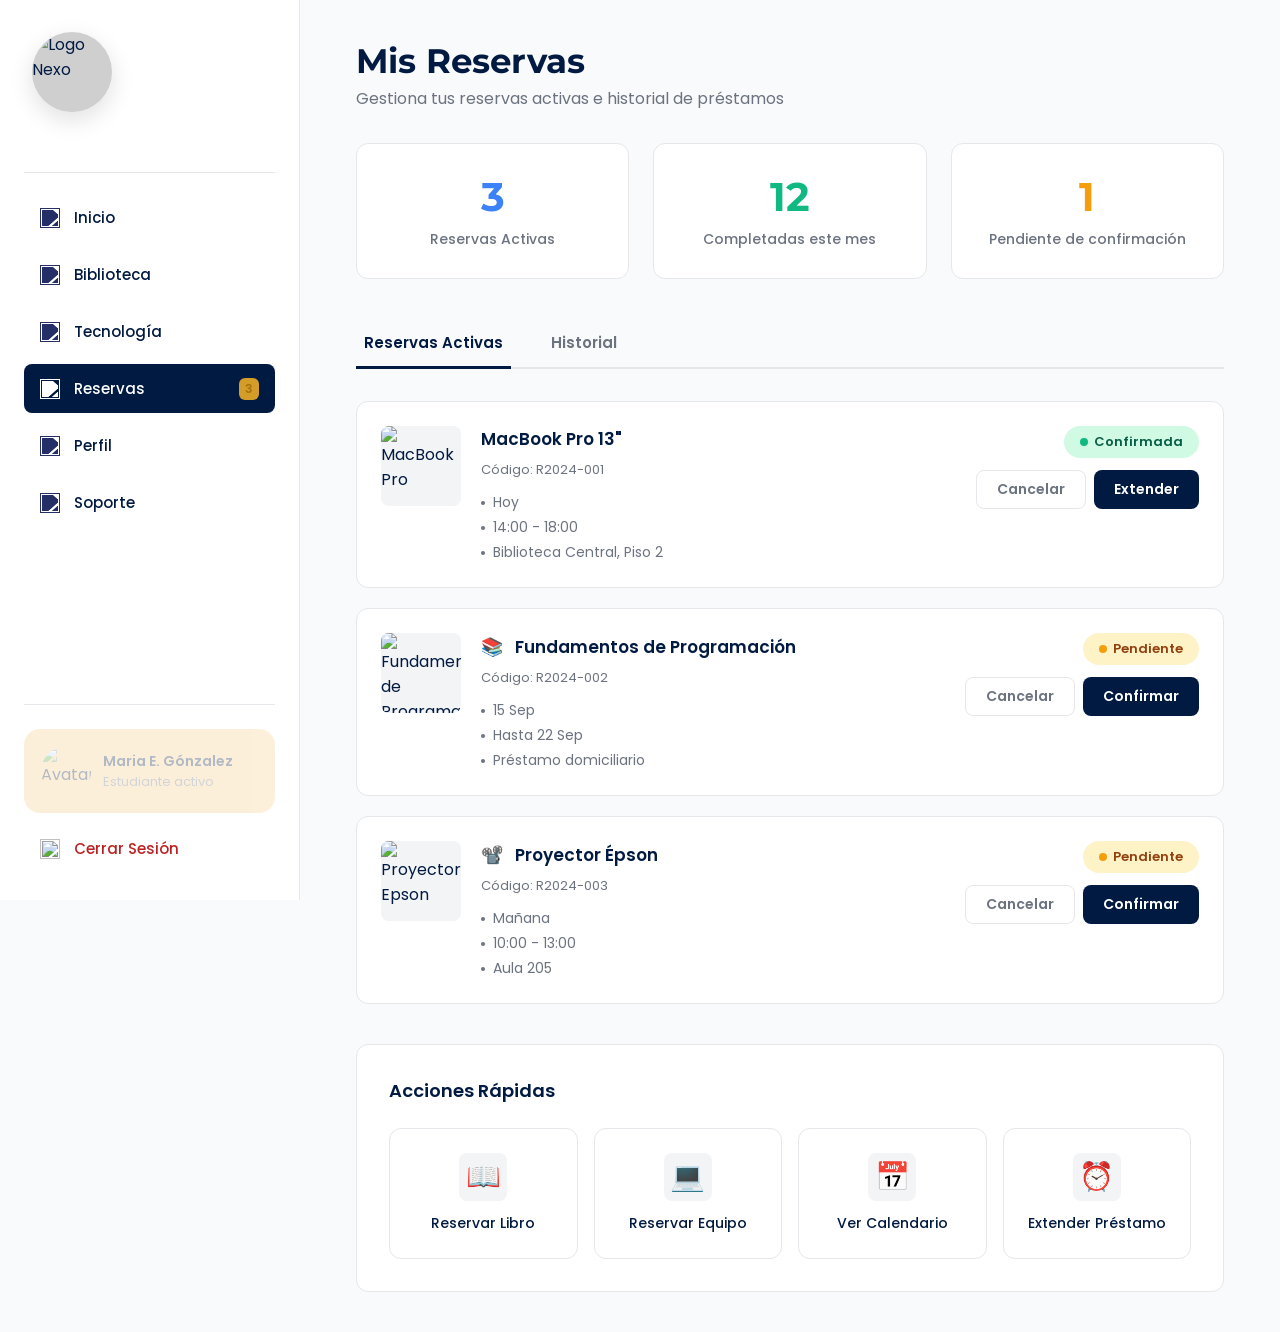
==== commit 27b17c68: "Arregle de tarjetas y botones Co-authored-by: Copilot <copilot@github.com>" ====
--- a/src/html/mis-reservas.html
+++ b/src/html/mis-reservas.html
@@ -1,11 +1,11 @@
 <!DOCTYPE html>
 <html lang="es">
-  <head>
-    <meta charset="UTF-8" />
-    <meta name="viewport" content="width=device-width, initial-scale=1.0" />
+<head>
+    <meta charset="UTF-8">
+    <meta name="viewport" content="width=device-width, initial-scale=1.0">
     <title>Mis Reservas - NexoU</title>
 
-    <link rel="stylesheet" href="../css/mis-reservas.css" />
+    <link rel="stylesheet" href="/src/css/mis-reservas.css" />
 
     <link rel="preconnect" href="https://fonts.googleapis.com" />
     <link rel="preconnect" href="https://fonts.gstatic.com" crossorigin />
@@ -18,7 +18,7 @@
     <aside class="menu-lateral">
       <header class="menu-lateral-cabecera">
         <img
-          src="../images/logo-nexou.png"
+          src="/src/images/logo-nexou.png"
           alt="Logo Nexo"
           class="menu-lateral-logo"
         />
@@ -29,7 +29,7 @@
           <li class="menu-lateral-item">
             <a href="./inicio.html" class="menu-lateral-enlace">
               <img
-                src="../images/icono-inicio.png"
+                src="/src/images/icono-inicio.png"
                 alt=""
                 class="menu-lateral-icono"
               />
@@ -39,7 +39,7 @@
           <li class="menu-lateral-item">
             <a href="./recursos-biblioteca.html" class="menu-lateral-enlace">
               <img
-                src="../images/icono-libro-cerrado.png"
+                src="/src/images/icono-libro-cerrado.png"
                 alt=""
                 class="menu-lateral-icono"
               />
@@ -49,7 +49,7 @@
           <li class="menu-lateral-item">
             <a href="./recursos-tecnologicos.html" class="menu-lateral-enlace">
               <img
-                src="../images/icono-laptop.png"
+                src="/src/images/icono-laptop.png"
                 alt=""
                 class="menu-lateral-icono"
               />
@@ -62,7 +62,7 @@
               class="menu-lateral-enlace menu-lateral-enlace-con-notificacion"
             >
               <img
-                src="../images/icono-calendario.png"
+                src="/src/images/icono-calendario.png"
                 alt=""
                 class="menu-lateral-icono-perfil"
               />
@@ -73,7 +73,7 @@
           <li class="menu-lateral-item">
             <a href="./perfil.html" class="menu-lateral-enlace">
               <img
-                src="../images/icono-perfil.png"
+                src="/src/images/icono-perfil.png"
                 alt=""
                 class="menu-lateral-icono"
               />
@@ -83,7 +83,7 @@
           <li class="menu-lateral-item">
             <a href="./soporte.html" class="menu-lateral-enlace">
               <img
-                src="../images/icono-soporte.png"
+                src="/src/images/icono-soporte.png"
                 alt=""
                 class="menu-lateral-icono"
               />
@@ -96,7 +96,7 @@
       <footer class="menu-lateral-pie">
         <figure class="menu-lateral-usuario-actual">
           <img
-            src="../images/imagen-perfil.png"
+            src="/src/images/imagen-perfil.png"
             alt="Avatar de perfil"
             class="menu-lateral-usuario-avatar"
           />
@@ -108,7 +108,7 @@
 
         <a href="../../index.html" class="menu-lateral-cerrar-sesion">
           <img
-            src="../images/icono-cerrar-sesion.png"
+            src="/src/images/icono-cerrar-sesion.png"
             alt=""
             class="menu-lateral-icono-cerrar-sesion"
           />
@@ -116,147 +116,221 @@
         </a>
       </footer>
     </aside>
-    <!-- Contenido Principal -->
+
     <main class="contenido-principal">
-      <!-- Cabecera -->
-      <header class="contenido-cabecera">
-        <h1 class="contenido-cabecera-titulo">Mis Reservas</h1>
-        <p class="contenido-cabecera-subtitulo">
-          Gestiona tus reservas activas e historial de préstamos
-        </p>
-      </header>
-
-      <!-- Estadísticas -->
-      <section class="reservas-estadisticas">
-        <article class="estadistica-card">
-          <p class="estadistica-numero">3</p>
-          <p class="estadistica-label">Reservas Activas</p>
-        </article>
-        <article class="estadistica-card">
-          <p class="estadistica-numero">12</p>
-          <p class="estadistica-label">Completadas este mes</p>
-        </article>
-        <article class="estadistica-card">
-          <p class="estadistica-numero">1</p>
-          <p class="estadistica-label">Pendiente de confirmación</p>
-        </article>
-      </section>
-
-      <!-- Tabs -->
-      <nav class="reservas-tabs">
-        <button class="tab-button activo">Reservas Activas</button>
-        <button class="tab-button">Historial</button>
-      </nav>
-
-      <!-- Lista de Reservas -->
-      <section class="reservas-lista">
-        <!-- Reserva 1 -->
-        <article class="reserva-card">
-          <img
-            src="../images/computadora-portatil.png"
-            alt="MacBook Pro"
-            class="reserva-imagen"
-          />
-          
-          <figure class="reserva-contenido">
-            <div class="reserva-titulo-row">
-              <h3 class="reserva-titulo">MacBook Pro 13"</h3>
+
+        <header class="contenido-cabecera">
+            <h1 class="contenido-cabecera-titulo">Mis Reservas</h1>
+            <p class="contenido-cabecera-subtitulo">Gestiona tus reservas activas e historial de préstamos</p>
+        </header>
+
+        <!-- Estadísticas -->
+        <!-- Se agrego id="contador-activas" para que el JS pueda actualizar el numero -->
+        <section class="reservas-estadisticas">
+            <article class="estadistica-card">
+                <p class="estadistica-numero" id="contador-activas">3</p>
+                <p class="estadistica-label">Reservas Activas</p>
+            </article>
+            <article class="estadistica-card">
+                <p class="estadistica-numero">12</p>
+                <p class="estadistica-label">Completadas este mes</p>
+            </article>
+            <article class="estadistica-card">
+                <p class="estadistica-numero">1</p>
+                <p class="estadistica-label">Pendiente de confirmación</p>
+            </article>
+        </section>
+
+        <nav class="reservas-tabs">
+            <button class="tab-button activo">Reservas Activas</button>
+            <button class="tab-button">Historial</button>
+        </nav>
+
+        <!-- Lista de reservas -->
+        <!-- Se agrego id="lista-reservas" para que el JS pueda agregar tarjetas nuevas -->
+        <section class="reservas-lista" id="lista-reservas">
+
+            <article class="reserva-card">
+                <img src="../images/computadora-portatil.png" alt="MacBook Pro" class="reserva-imagen">
+                <figure class="reserva-contenido">
+                    <div class="reserva-titulo-row">
+                        <h3 class="reserva-titulo">MacBook Pro 13"</h3>
+                    </div>
+                    <p class="reserva-codigo">Código: R2024-001</p>
+                    <div class="reserva-detalles">
+                        <p class="reserva-detalle-item">Hoy</p>
+                        <p class="reserva-detalle-item">14:00 - 18:00</p>
+                        <p class="reserva-detalle-item">Biblioteca Central, Piso 2</p>
+                    </div>
+                </figure>
+                <figure class="reserva-acciones">
+                    <span class="reserva-estado confirmada">Confirmada</span>
+                    <div class="reserva-botones">
+                        <button class="btn-reserva btn-cancelar" onclick="cancelarReserva(this)">Cancelar</button>
+                        <button class="btn-reserva btn-confirmar" onclick="confirmarEstado(this)">Extender</button>
+                    </div>
+                </figure>
+            </article>
+
+            <article class="reserva-card">
+                <img src="../images/libro-abierto.png" alt="Fundamentos de Programación" class="reserva-imagen">
+                <figure class="reserva-contenido">
+                    <div class="reserva-titulo-row">
+                        <span class="reserva-icono-tipo">📚</span>
+                        <h3 class="reserva-titulo">Fundamentos de Programación</h3>
+                    </div>
+                    <p class="reserva-codigo">Código: R2024-002</p>
+                    <div class="reserva-detalles">
+                        <p class="reserva-detalle-item">15 Sep</p>
+                        <p class="reserva-detalle-item">Hasta 22 Sep</p>
+                        <p class="reserva-detalle-item">Préstamo domiciliario</p>
+                    </div>
+                </figure>
+                <figure class="reserva-acciones">
+                    <span class="reserva-estado pendiente">Pendiente</span>
+                    <div class="reserva-botones">
+                        <button class="btn-reserva btn-cancelar" onclick="cancelarReserva(this)">Cancelar</button>
+                        <button class="btn-reserva btn-confirmar" onclick="confirmarEstado(this)">Confirmar</button>
+                    </div>
+                </figure>
+            </article>
+
+            <article class="reserva-card">
+                <img src="../images/proyector-epson.png" alt="Proyector Epson" class="reserva-imagen">
+                <figure class="reserva-contenido">
+                    <div class="reserva-titulo-row">
+                        <span class="reserva-icono-tipo">📽️</span>
+                        <h3 class="reserva-titulo">Proyector Épson</h3>
+                    </div>
+                    <p class="reserva-codigo">Código: R2024-003</p>
+                    <div class="reserva-detalles">
+                        <p class="reserva-detalle-item">Mañana</p>
+                        <p class="reserva-detalle-item">10:00 - 13:00</p>
+                        <p class="reserva-detalle-item">Aula 205</p>
+                    </div>
+                </figure>
+                <figure class="reserva-acciones">
+                    <span class="reserva-estado pendiente">Pendiente</span>
+                    <div class="reserva-botones">
+                        <button class="btn-reserva btn-cancelar" onclick="cancelarReserva(this)">Cancelar</button>
+                        <button class="btn-reserva btn-confirmar" onclick="confirmarEstado(this)">Confirmar</button>
+                    </div>
+                </figure>
+            </article>
+
+        </section>
+
+        <!-- Acciones Rapidas -->
+        <!-- Se agregaron ids a los botones de reservar para conectarlos con el JS -->
+        <section class="acciones-rapidas">
+            <h2 class="acciones-rapidas-titulo">Acciones Rápidas</h2>
+            <article class="acciones-grid">
+
+                <figure class="accion-card" id="btn-abrir-libro">
+                    <div class="accion-icono">📖</div>
+                    <p class="accion-texto">Reservar Libro</p>
+                </figure>
+
+                <figure class="accion-card" id="btn-abrir-equipo">
+                    <div class="accion-icono">💻</div>
+                    <p class="accion-texto">Reservar Equipo</p>
+                </figure>
+
+                <figure class="accion-card">
+                    <div class="accion-icono">📅</div>
+                    <p class="accion-texto">Ver Calendario</p>
+                </figure>
+
+                <figure class="accion-card">
+                    <div class="accion-icono">⏰</div>
+                    <p class="accion-texto">Extender Préstamo</p>
+                </figure>
+
+            </article>
+        </section>
+
+    </main>
+
+
+    <!-- Modal de nueva reserva -->
+    <!-- Este bloque es nuevo, el JS lo controla con la clase .activo -->
+    <div class="modal-overlay" id="modal-nueva-reserva">
+        <div class="modal-contenedor">
+
+            <header class="modal-cabecera">
+                <h2 class="modal-titulo" id="modal-titulo">Nueva Reserva</h2>
+                <button class="modal-btn-cerrar" id="btn-cerrar-modal">✕</button>
+            </header>
+
+            <div class="modal-cuerpo">
+
+                <div class="campo-grupo">
+                    <label class="campo-label" for="input-nombre">Nombre del solicitante</label>
+                    <input type="text" id="input-nombre" class="campo-input" placeholder="Ej: María E. González">
+                </div>
+
+                <div class="campo-grupo">
+                    <label class="campo-label" for="select-recurso">Recurso a reservar</label>
+                    <select id="select-recurso" class="campo-input campo-select">
+                        <option value="">-- Selecciona un recurso --</option>
+                        <option value='MacBook Pro 13"' data-tipo="equipo"> MacBook Pro 13"</option>
+                        <option value="iPad Pro 12.9" data-tipo="equipo"> iPad Pro 12.9"</option>
+                        <option value='Monitor Dell 24"' data-tipo="equipo"> Monitor Dell 24"</option>
+                        <option value="Proyector Epson" data-tipo="equipo">Proyector Epson</option>
+                        <option value="Audífonos Sony" data-tipo="equipo">Audífonos Sony WH-1000XM5</option>
+                        <option value="Cámara Canon EOS" data-tipo="equipo"> Cámara Canon EOS</option>
+                        <option value="Fundamentos de Programación" data-tipo="libro"> Fundamentos de Programación</option>
+                        <option value="Cálculo Diferencial" data-tipo="libro"> Cálculo Diferencial</option>
+                        <option value="Historia del Arte" data-tipo="libro"> Historia del Arte</option>
+                        <option value="Inglés Técnico B2" data-tipo="libro"> Inglés Técnico B2</option>
+                    </select>
+                </div>
+
+                <div class="campo-grupo">
+                    <label class="campo-label" for="input-fecha">Fecha de reserva</label>
+                    <input type="date" id="input-fecha" class="campo-input">
+                </div>
+
+                <div class="campo-fila-doble">
+                    <div class="campo-grupo">
+                        <label class="campo-label" for="input-hora-inicio">Hora de inicio</label>
+                        <input type="time" id="input-hora-inicio" class="campo-input">
+                    </div>
+                    <div class="campo-grupo">
+                        <label class="campo-label" for="input-hora-fin">Hora de fin</label>
+                        <input type="time" id="input-hora-fin" class="campo-input">
+                    </div>
+                </div>
+
+                <div class="campo-grupo">
+                    <label class="campo-label" for="select-ubicacion">Lugar de retiro</label>
+                    <select id="select-ubicacion" class="campo-input campo-select">
+                        <option value="">-- Selecciona una ubicación --</option>
+                        <option value="Biblioteca Central, Piso 1">Biblioteca Central, Piso 1</option>
+                        <option value="Biblioteca Central, Piso 2">Biblioteca Central, Piso 2</option>
+                        <option value="Laboratorio de Cómputo A">Laboratorio de Cómputo A</option>
+                        <option value="Laboratorio de Cómputo B">Laboratorio de Cómputo B</option>
+                        <option value="Aula 205">Aula 205</option>
+                        <option value="Préstamo domiciliario">Préstamo domiciliario</option>
+                    </select>
+                </div>
+
+                <!-- Aqui el JS muestra los mensajes de error o exito -->
+                <div id="area-validacion"></div>
+
             </div>
-            <p class="reserva-codigo">Código: R2024-001</p>
-            <div class="reserva-detalles">
-              <p class="reserva-detalle-item">Hoy</p>
-              <p class="reserva-detalle-item">14:00 - 18:00</p>
-              <p class="reserva-detalle-item">Biblioteca Central, Piso 2</p>
-            </div>
-          </figure>
-          <figure class="reserva-acciones">
-            <span class="reserva-estado confirmada">Confirmada</span>
-            <div class="reserva-botones">
-              <button class="btn-reserva btn-secundario">Ver detalles</button>
-              <button class="btn-reserva btn-primario">Extender</button>
-            </div>
-          </figure>
-        </article>
-
-        <!-- Reserva 2 -->
-        <article class="reserva-card">
-          <img
-            src="../images/libro-abierto.png"
-            alt="Fundamentos de Programación"
-            class="reserva-imagen"
-          />
-          <figure class="reserva-contenido">
-            <div class="reserva-titulo-row">
-              <span class="reserva-icono-tipo">📚</span>
-              <h3 class="reserva-titulo">Fundamentos de Programación</h3>
-            </div>
-            <p class="reserva-codigo">Código: R2024-002</p>
-            <div class="reserva-detalles">
-              <p class="reserva-detalle-item">15 Sep</p>
-              <p class="reserva-detalle-item">Hasta 22 Sep</p>
-              <p class="reserva-detalle-item">Préstamo domiciliario</p>
-            </div>
-          </figure>
-          <figure class="reserva-acciones">
-            <span class="reserva-estado activa">Activa</span>
-            <div class="reserva-botones">
-              <button class="btn-reserva btn-secundario">Renovar</button>
-              <button class="btn-reserva btn-primario">Devolver</button>
-            </div>
-          </figure>
-        </article>
-
-        <!-- Reserva 3 -->
-        <article class="reserva-card">
-          <img
-            src="../images/proyector-epson.png"
-            alt="Proyector Epson"
-            class="reserva-imagen"
-          />
-          <figure class="reserva-contenido">
-            <div class="reserva-titulo-row">
-              <span class="reserva-icono-tipo">📽️</span>
-              <h3 class="reserva-titulo">Proyector Épson</h3>
-            </div>
-            <p class="reserva-codigo">Código: R2024-003</p>
-            <div class="reserva-detalles">
-              <p class="reserva-detalle-item">Mañana</p>
-              <p class="reserva-detalle-item">10:00 - 13:00</p>
-              <p class="reserva-detalle-item">Aula 205</p>
-            </div>
-          </figure>
-          <figure class="reserva-acciones">
-            <span class="reserva-estado pendiente">Pendiente</span>
-            <div class="reserva-botones">
-              <button class="btn-reserva btn-cancelar">Cancelar</button>
-              <button class="btn-reserva btn-confirmar">Confirmar</button>
-            </div>
-          </figure>
-        </article>
-      </section>
-
-      <!-- Acciones Rápidas -->
-      <section class="acciones-rapidas">
-        <h2 class="acciones-rapidas-titulo">Acciones Rápidas</h2>
-        <article class="acciones-grid">
-          <figure class="accion-card">
-            <div class="accion-icono">📖</div>
-            <p class="accion-texto">Reservar Libro</p>
-          </figure>
-          <figure class="accion-card">
-            <div class="accion-icono">💻</div>
-            <p class="accion-texto">Reservar Equipo</p>
-          </figure>
-          <figure class="accion-card">
-            <div class="accion-icono">📅</div>
-            <p class="accion-texto">Ver Calendario</p>
-          </figure>
-          <figure class="accion-card">
-            <div class="accion-icono">⏰</div>
-            <p class="accion-texto">Extender Préstamo</p>
-          </figure>
-        </article>
-      </section>
-    </main>
-  </body>
-</html>
+
+            <footer class="modal-pie">
+                <button class="modal-btn-cancelar" onclick="cerrarModal()">Cancelar</button>
+                <button class="modal-btn-confirmar" id="btn-confirmar-reserva">Confirmar Reserva</button>
+            </footer>
+
+        </div>
+    </div>
+
+
+    <!-- JS al final del body para que el HTML ya exista cuando se cargue -->
+    <script src="/src/js/reservas.js"></script>
+
+</body>
+</html>
